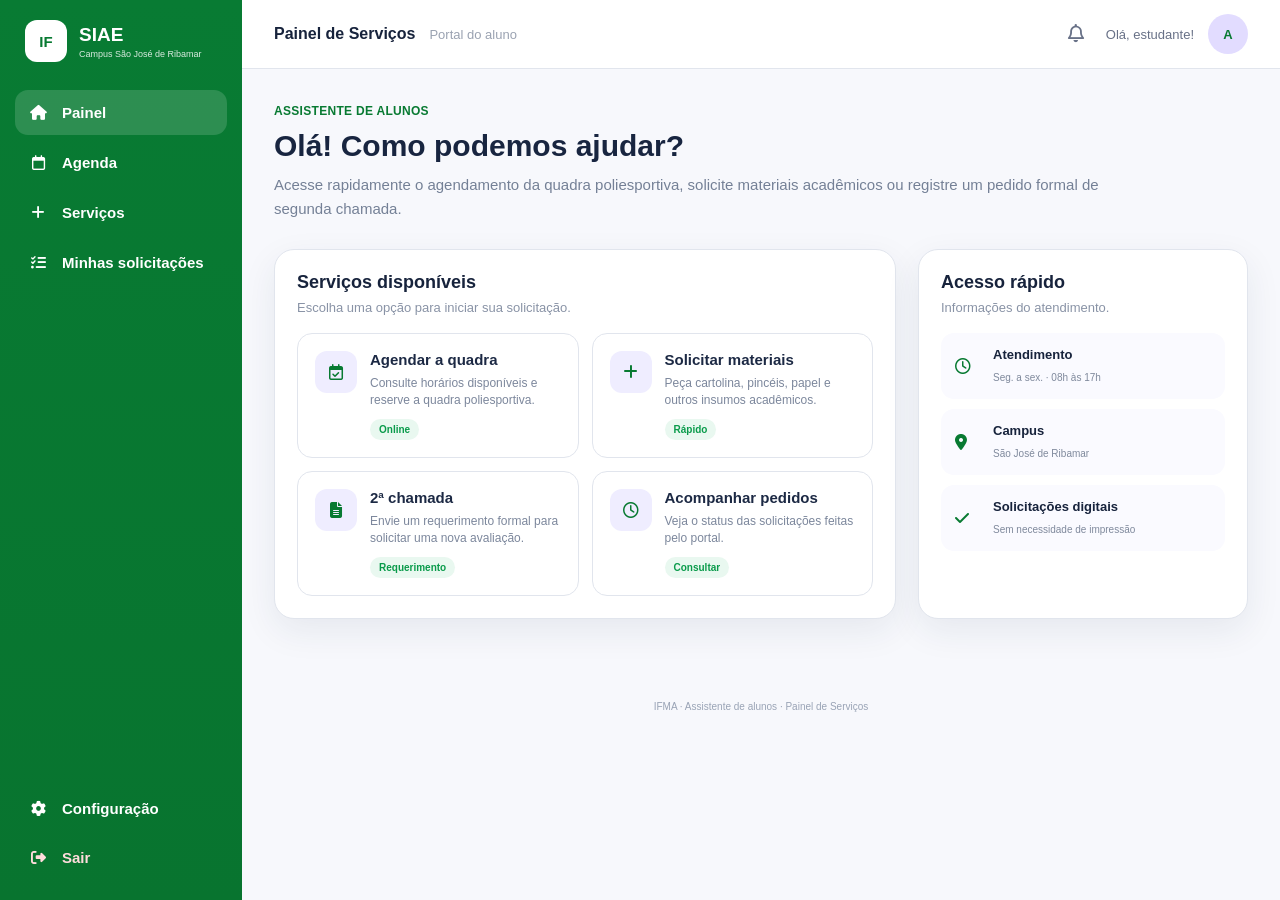
==== index.html @ a3a8cc7b "primeiro commit" ====
<!DOCTYPE html>
<html lang="pt-BR">
<head>
    <meta charset="UTF-8">
    <meta name="viewport" content="width=device-width, initial-scale=1.0">

    <title>SIAE - Portal do Aluno</title>

    <link rel="stylesheet" href="style.css">

    <link
        rel="stylesheet"
        href="https://cdnjs.cloudflare.com/ajax/libs/font-awesome/6.5.2/css/all.min.css"
    >
</head>

<body>

<div class="app">

   

    <aside class="sidebar">

        <div class="logo-area">

            <div class="logo-box">
                IF
            </div>

            <div>
                <strong>SIAE</strong>
                <small>Campus São José de Ribamar</small>
            </div>

        </div>


        <nav class="menu">

            <button class="menu-item active" data-section="dashboard">
                <i class="fa-solid fa-house"></i>
                <span>Painel</span>
            </button>

            <button class="menu-item" data-section="agenda">
                <i class="fa-regular fa-calendar"></i>
                <span>Agenda</span>
            </button>

            <button class="menu-item" data-section="servicos">
                <i class="fa-solid fa-plus"></i>
                <span>Serviços</span>
            </button>

            <button class="menu-item" data-section="solicitacoes">
                <i class="fa-solid fa-list-check"></i>
                <span>Minhas solicitações</span>
            </button>

        </nav>


        <div class="sidebar-bottom">

            <button class="menu-item" id="settingsBtn" type="button">
                <i class="fa-solid fa-gear"></i>
                <span>Configuração</span>
            </button>

            <button class="menu-item logout">
                <i class="fa-solid fa-right-from-bracket"></i>
                <span>Sair</span>
            </button>

        </div>

    </aside>


    <div class="sidebar-overlay" id="sidebarOverlay"></div>


   

    <main class="main">

        

        <header class="topbar">

            <button class="hamburger-btn" id="hamburgerBtn" aria-label="Abrir menu">
                <i class="fa-solid fa-bars"></i>
            </button>

            <div class="topbar-title">
                <strong>Painel de Serviços</strong>
                <span>Portal do aluno</span>
            </div>

            <div class="user-area">

                <div class="notification" id="notificationBtn">

                    <i class="fa-regular fa-bell"></i>
                    <span id="notificationBadge">0</span>

                    <div class="notification-panel" id="notificationPanel">

                        <div class="notification-panel-header">
                            <h3>Notificações</h3>
                            <button class="link-btn" id="viewAllRequests" type="button">
                                Ver todas
                            </button>
                        </div>

                        <div class="notification-list" id="notificationList"></div>

                    </div>

                </div>

                <span>Olá, estudante!</span>

                <div class="avatar">
                    A
                </div>

            </div>

        </header>


       

        <section class="section active-section" id="dashboard">

            <div class="welcome">

                <span>ASSISTENTE DE ALUNOS</span>

                <h1>Olá! Como podemos ajudar?</h1>

                <p>
                    Acesse rapidamente o agendamento da quadra poliesportiva,
                    solicite materiais acadêmicos ou registre um pedido formal
                    de segunda chamada.
                </p>

            </div>


            <div class="dashboard-grid">

                <div class="services-card">

                    <div class="card-header">
                        <h2>Serviços disponíveis</h2>
                        <p>Escolha uma opção para iniciar sua solicitação.</p>
                    </div>


                    <div class="service-grid">

                        <button class="service-card"
                                data-service="quadra">

                            <div class="service-icon">
                                <i class="fa-regular fa-calendar-check"></i>
                            </div>

                            <div>
                                <h3>Agendar a quadra</h3>

                                <p>
                                    Consulte horários disponíveis e reserve
                                    a quadra poliesportiva.
                                </p>

                                <span class="tag">Online</span>
                            </div>

                        </button>


                        <button class="service-card"
                                data-service="materiais">

                            <div class="service-icon">
                                <i class="fa-solid fa-plus"></i>
                            </div>

                            <div>
                                <h3>Solicitar materiais</h3>

                                <p>
                                    Peça cartolina, pincéis, papel e outros
                                    insumos acadêmicos.
                                </p>

                                <span class="tag">Rápido</span>
                            </div>

                        </button>


                        <button class="service-card"
                                data-service="segunda-chamada">

                            <div class="service-icon">
                                <i class="fa-solid fa-file-lines"></i>
                            </div>

                            <div>
                                <h3>2ª chamada</h3>

                                <p>
                                    Envie um requerimento formal para solicitar
                                    uma nova avaliação.
                                </p>

                                <span class="tag">Requerimento</span>
                            </div>

                        </button>


                        <button class="service-card"
                                data-service="solicitacoes">

                            <div class="service-icon">
                                <i class="fa-regular fa-clock"></i>
                            </div>

                            <div>
                                <h3>Acompanhar pedidos</h3>

                                <p>
                                    Veja o status das solicitações feitas
                                    pelo portal.
                                </p>

                                <span class="tag">Consultar</span>
                            </div>

                        </button>

                    </div>

                </div>


                

                <div class="quick-card">

                    <h2>Acesso rápido</h2>

                    <p>Informações do atendimento.</p>


                    <div class="quick-item">

                        <i class="fa-regular fa-clock"></i>

                        <div>
                            <strong>Atendimento</strong>
                            <small>Seg. a sex. · 08h às 17h</small>
                        </div>

                    </div>


                    <div class="quick-item">

                        <i class="fa-solid fa-location-dot"></i>

                        <div>
                            <strong>Campus</strong>
                            <small>São José de Ribamar</small>
                        </div>

                    </div>


                    <div class="quick-item">

                        <i class="fa-solid fa-check"></i>

                        <div>
                            <strong>Solicitações digitais</strong>
                            <small>Sem necessidade de impressão</small>
                        </div>

                    </div>

                </div>

            </div>

        </section>


        

        <section class="section" id="agenda">

            <div class="page-title">

                <div>
                    <span>ORGANIZAÇÃO</span>
                    <h1>Minha agenda</h1>
                    <p>
                        Consulte seus compromissos e adicione novos eventos.
                    </p>
                </div>

                <button class="primary-btn" id="addEventBtn">
                    <i class="fa-solid fa-plus"></i>
                    Novo compromisso
                </button>

            </div>


            <div class="calendar-layout">

                <div class="calendar-card">

                    <div class="calendar-header">

                        <button id="prevMonth">
                            <i class="fa-solid fa-chevron-left"></i>
                        </button>

                        <h2 id="calendarMonth"></h2>

                        <button id="nextMonth">
                            <i class="fa-solid fa-chevron-right"></i>
                        </button>

                    </div>


                    <div class="weekdays">

                        <span>Dom</span>
                        <span>Seg</span>
                        <span>Ter</span>
                        <span>Qua</span>
                        <span>Qui</span>
                        <span>Sex</span>
                        <span>Sáb</span>

                    </div>


                    <div class="calendar-days" id="calendarDays"></div>

                </div>


                

                <div class="day-agenda">

                    <div class="day-agenda-header">

                        <span>AGENDA</span>

                        <h2 id="selectedDateTitle">
                            Compromissos
                        </h2>

                    </div>

                    <div id="eventsList" class="events-list"></div>

                </div>

            </div>

        </section>


        

        <section class="section" id="servicos">

            <div class="page-title">

                <div>
                    <span>ASSISTENTE DE ALUNOS</span>
                    <h1>Serviços</h1>
                    <p>
                        Escolha uma das opções disponíveis.
                    </p>
                </div>

            </div>


            <div class="large-service-grid">

                <button class="large-service-card"
                        data-service="quadra">

                    <i class="fa-regular fa-calendar-check"></i>

                    <div>
                        <h2>Agendar a quadra</h2>
                        <p>
                            Faça uma reserva para utilização da
                            quadra poliesportiva.
                        </p>
                    </div>

                    <i class="fa-solid fa-arrow-right arrow"></i>

                </button>


                <button class="large-service-card"
                        data-service="segunda-chamada">

                    <i class="fa-solid fa-file-circle-exclamation"></i>

                    <div>
                        <h2>Solicitar 2ª chamada</h2>
                        <p>
                            Solicite uma nova avaliação caso tenha
                            perdido uma prova.
                        </p>
                    </div>

                    <i class="fa-solid fa-arrow-right arrow"></i>

                </button>


                <button class="large-service-card"
                        data-service="materiais">

                    <i class="fa-solid fa-box-open"></i>

                    <div>
                        <h2>Solicitar materiais</h2>
                        <p>
                            Solicite materiais necessários para
                            suas atividades acadêmicas.
                        </p>
                    </div>

                    <i class="fa-solid fa-arrow-right arrow"></i>

                </button>


                <button class="large-service-card"
                        data-service="solicitacoes">

                    <i class="fa-solid fa-list-check"></i>

                    <div>
                        <h2>Acompanhar solicitações</h2>
                        <p>
                            Consulte os pedidos enviados e seus status.
                        </p>
                    </div>

                    <i class="fa-solid fa-arrow-right arrow"></i>

                </button>

            </div>

        </section>


       

        <section class="section" id="solicitacoes">

            <div class="page-title">

                <div>
                    <span>ACOMPANHAMENTO</span>
                    <h1>Minhas solicitações</h1>
                    <p>
                        Consulte os pedidos enviados pelo portal.
                    </p>
                </div>

            </div>


            <div id="requestsContainer" class="requests-container"></div>

        </section>


        <footer>
            IFMA · Assistente de alunos · Painel de Serviços
        </footer>

    </main>

</div>




<div class="modal-overlay" id="modal">

    <div class="modal">

        <button class="close-modal" id="closeModal">
            <i class="fa-solid fa-xmark"></i>
        </button>


       

        <div class="modal-content" id="quadraForm">

            <div class="modal-title">

                <div class="modal-icon green">
                    <i class="fa-regular fa-calendar-check"></i>
                </div>

                <div>
                    <span>AGENDAMENTO</span>
                    <h2>Agendar a quadra</h2>
                </div>

            </div>


            <form id="courtForm">

                <div class="form-grid">

                    <div class="form-group">

                        <label>Data</label>

                        <input
                            type="date"
                            id="courtDate"
                            required
                        >

                    </div>


                    <div class="form-group">

                        <label>Nome do responsável</label>

                        <input
                            type="text"
                            id="courtName"
                            placeholder="Digite seu nome"
                            required
                        >

                    </div>


                    <div class="form-group">

                        <label>Horário inicial</label>

                        <input
                            type="time"
                            id="courtStart"
                            required
                        >

                    </div>


                    <div class="form-group">

                        <label>Horário final</label>

                        <input
                            type="time"
                            id="courtEnd"
                            required
                        >

                    </div>


                    <div class="form-group">

                        <label>Turma</label>

                        <input
                            type="text"
                            id="courtClass"
                            placeholder="Ex.: 2º INFO"
                            required
                        >

                    </div>


                    <div class="form-group full">

                        <label>Finalidade do agendamento</label>

                        <textarea
                            id="courtPurpose"
                            placeholder="Informe para qual finalidade a quadra será utilizada..."
                            required
                        ></textarea>

                    </div>

                </div>


                <div class="form-actions">

                    <button
                        type="button"
                        class="secondary-btn"
                        id="cancelForm">
                        Cancelar
                    </button>

                    <button type="submit" class="primary-btn">
                        Confirmar agendamento
                    </button>

                </div>

            </form>

        </div>


       

        <div class="modal-content hidden" id="secondCallForm">

            <div class="modal-title">

                <div class="modal-icon orange">
                    <i class="fa-solid fa-file-circle-exclamation"></i>
                </div>

                <div>
                    <span>REQUERIMENTO</span>
                    <h2>Solicitar 2ª chamada</h2>
                </div>

            </div>


            <form id="makeupForm">

                <div class="form-grid">

                    <div class="form-group">

                        <label>Nome completo</label>

                        <input
                            type="text"
                            id="makeupName"
                            required
                        >

                    </div>


                    <div class="form-group">

                        <label>Turma</label>

                        <input
                            type="text"
                            id="makeupClass"
                            placeholder="Ex.: 2º INFO"
                            required
                        >

                    </div>


                    <div class="form-group">

                        <label>Disciplina</label>

                        <input
                            type="text"
                            id="makeupSubject"
                            placeholder="Ex.: Matemática"
                            required
                        >

                    </div>


                    <div class="form-group">

                        <label>Data da avaliação perdida</label>

                        <input
                            type="date"
                            id="makeupDate"
                            required
                        >

                    </div>


                    <div class="form-group full">

                        <label>Motivo da ausência</label>

                        <select id="makeupReason" required>

                            <option value="">
                                Selecione o motivo
                            </option>

                            <option>
                                Consulta médica
                            </option>

                            <option>
                                Problema de saúde
                            </option>

                            <option>
                                Compromisso familiar
                            </option>

                            <option>
                                Imprevisto
                            </option>

                            <option>
                                Outro
                            </option>

                        </select>

                    </div>


                    <div class="form-group full">

                        <label>Detalhes da justificativa</label>

                        <textarea
                            id="makeupDescription"
                            placeholder="Explique brevemente o motivo da ausência..."
                            required
                        ></textarea>

                    </div>


                    <div class="form-group full">

                        <label>
                            Anexo / comprovante
                        </label>

                        <div class="upload-box">

                            <i class="fa-solid fa-cloud-arrow-up"></i>

                            <span>
                                Clique para selecionar um arquivo
                            </span>

                            <small>
                                Atestado médico, declaração ou outro comprovante
                            </small>

                            <input
                                type="file"
                                id="makeupAttachment"
                                accept=".pdf,.jpg,.jpeg,.png"
                            >

                        </div>

                    </div>

                </div>


                <div class="form-actions">

                    <button
                        type="button"
                        class="secondary-btn"
                        id="cancelMakeup">
                        Cancelar
                    </button>

                    <button type="submit" class="primary-btn">
                        Enviar requerimento
                    </button>

                </div>

            </form>

        </div>


        

        <div class="modal-content hidden" id="materialsForm">

            <div class="modal-title">

                <div class="modal-icon purple">
                    <i class="fa-solid fa-box-open"></i>
                </div>

                <div>
                    <span>SOLICITAÇÃO</span>
                    <h2>Solicitar materiais</h2>
                </div>

            </div>


            <form id="materialForm">

                <div class="form-grid">

                    <div class="form-group">

                        <label>Nome</label>

                        <input
                            type="text"
                            id="materialName"
                            required
                        >

                    </div>


                    <div class="form-group">

                        <label>Turma</label>

                        <input
                            type="text"
                            id="materialClass"
                            required
                        >

                    </div>


                    <div class="form-group full">

                        <label>Material</label>

                        <select id="materialType">

                            <option value="Canetas">
                                Canetas
                            </option>

                            <option value="Tesouras">
                                Tesouras
                            </option>

                            <option value="Tinta">
                                Tinta
                            </option>

                            <option value="Pincéis">
                                Pincéis
                            </option>

                            <option value="Papel">
                                Papel
                            </option>

                            <option value="Cartolina">
                                Cartolina
                            </option>

                            <option value="Lápis">
                                Lápis
                            </option>

                            <option value="Borracha">
                                Borracha
                            </option>

                            <option value="Cola">
                                Cola
                            </option>

                            <option value="Outros">
                                Outros
                            </option>

                        </select>

                    </div>


                    <div class="form-group">

                        <label>Quantidade</label>

                        <input
                            type="number"
                            id="materialQuantity"
                            min="1"
                            value="1"
                            required
                        >

                    </div>


                    <div class="form-group">

                        <label>Finalidade</label>

                        <input
                            type="text"
                            id="materialPurpose"
                            placeholder="Ex.: Trabalho escolar"
                            required
                        >

                    </div>


                    <div class="form-group full">

                        <label>Observações</label>

                        <textarea
                            id="materialDescription"
                            placeholder="Informe detalhes adicionais..."
                        ></textarea>

                    </div>

                </div>


                <div class="form-actions">

                    <button
                        type="button"
                        class="secondary-btn"
                        id="cancelMaterial">
                        Cancelar
                    </button>

                    <button type="submit" class="primary-btn">
                        Enviar solicitação
                    </button>

                </div>

            </form>

        </div>


        

        <div class="modal-content hidden" id="eventForm">

            <div class="modal-title">

                <div class="modal-icon green">
                    <i class="fa-regular fa-calendar-plus"></i>
                </div>

                <div>
                    <span>AGENDA</span>
                    <h2>Novo compromisso</h2>
                </div>

            </div>


            <form id="newEventForm">

                <div class="form-grid">

                    <div class="form-group">

                        <label>Data</label>

                        <input
                            type="date"
                            id="eventDate"
                            required
                        >

                    </div>


                    <div class="form-group">

                        <label>Horário</label>

                        <input
                            type="time"
                            id="eventTime"
                            required
                        >

                    </div>


                    <div class="form-group full">

                        <label>Título</label>

                        <input
                            type="text"
                            id="eventTitle"
                            placeholder="Ex.: Reunião de grupo"
                            required
                        >

                    </div>


                    <div class="form-group full">

                        <label>Descrição</label>

                        <textarea
                            id="eventDescription"
                            placeholder="Digite uma descrição para o compromisso..."
                        ></textarea>

                    </div>

                </div>


                <div class="form-actions">

                    <button
                        type="button"
                        class="secondary-btn"
                        id="cancelEvent">
                        Cancelar
                    </button>

                    <button type="submit" class="primary-btn">
                        Adicionar compromisso
                    </button>

                </div>

            </form>

        </div>

    </div>

</div>




<div class="modal-overlay" id="settingsModal">

    <div class="modal">

        <button class="close-modal" id="closeSettingsModal">
            <i class="fa-solid fa-xmark"></i>
        </button>


        <div class="modal-content" id="settingsForm">

            <div class="modal-title">

                <div class="modal-icon green">
                    <i class="fa-solid fa-gear"></i>
                </div>

                <div>
                    <span>PREFERÊNCIAS</span>
                    <h2>Configurações</h2>
                </div>

            </div>


            <div class="settings-list">

                <div class="settings-row">

                    <div>
                        <strong>Modo escuro</strong>
                        <small>Ativa um tema mais escuro para o painel.</small>
                    </div>

                    <label class="switch">
                        <input type="checkbox" id="darkModeToggle">
                        <span class="switch-slider"></span>
                    </label>

                </div>


                <div class="settings-row">

                    <div>
                        <strong>Notificações</strong>
                        <small>Exibe o contador de solicitações pendentes no sino.</small>
                    </div>

                    <label class="switch">
                        <input type="checkbox" id="notificationsToggle" checked>
                        <span class="switch-slider"></span>
                    </label>

                </div>


                <div class="settings-row">

                    <div>
                        <strong>Tamanho da fonte</strong>
                        <small>Ajusta o tamanho do texto do painel.</small>
                    </div>

                    <select id="fontSizeSelect">
                        <option value="normal">Normal</option>
                        <option value="grande">Grande</option>
                    </select>

                </div>

            </div>

        </div>

    </div>

</div>


<div class="toast" id="toast">

    <i class="fa-solid fa-circle-check"></i>

    <span id="toastMessage">
        Solicitação enviada!
    </span>

</div>


<script src="script.js">
</script>

</body>
</html>
---- style.css ----
* {
    margin: 0;
    padding: 0;
    box-sizing: border-box;
}

:root {

    --green: #087a32;
    --green-dark: #056127;
    --green-light: #e8f6ed;

    --text: #17233c;
    --muted: #718096;

    --background: #f7f8fc;
    --white: #ffffff;

    --border: #e1e5ed;

    --purple: #7566df;
    --orange: #f59e42;

    --shadow:
        0 12px 35px rgba(29, 48, 79, 0.08);
}

body {

    font-family:
        Arial,
        Helvetica,
        sans-serif;

    background: var(--background);

    color: var(--text);

    min-height: 100vh;
}




.app {

    display: flex;

    min-height: 100vh;
}




.sidebar {

    width: 242px;

    background:
        linear-gradient(
            180deg,
            #087b33 0%,
            #08742f 100%
        );

    color: white;

    display: flex;

    flex-direction: column;

    padding: 20px 15px;

    position: fixed;

    left: 0;
    top: 0;
    bottom: 0;

    z-index: 20;
}


.logo-area {

    display: flex;

    align-items: center;

    gap: 12px;

    padding: 0 10px 28px;
}


.logo-box {

    width: 42px;
    height: 42px;

    border-radius: 12px;

    background: white;

    color: var(--green);

    display: flex;

    align-items: center;
    justify-content: center;

    font-weight: 800;

    font-size: 15px;
}


.logo-area strong {

    display: block;

    font-size: 19px;
}


.logo-area small {

    display: block;

    font-size: 9px;

    margin-top: 3px;

    opacity: .85;
}


.menu {

    display: flex;

    flex-direction: column;

    gap: 5px;
}


.menu-item {

    width: 100%;

    border: 0;

    background: transparent;

    color: white;

    padding: 14px 15px;

    border-radius: 13px;

    display: flex;

    align-items: center;

    gap: 16px;

    font-size: 15px;

    font-weight: 600;

    cursor: pointer;

    transition: .2s;
}


.menu-item i {

    width: 16px;

    text-align: center;
}


.menu-item:hover,
.menu-item.active {

    background: rgba(255,255,255,.15);
}


.sidebar-bottom {

    margin-top: auto;

    display: flex;

    flex-direction: column;

    gap: 4px;
}


.menu-item.logout {

    color: #ffdddd;
}




.main {

    margin-left: 242px;

    width: calc(100% - 242px);

    min-height: 100vh;

    background: var(--background);
}




.topbar {

    height: 69px;

    background: white;

    border-bottom: 1px solid var(--border);

    display: flex;

    align-items: center;

    justify-content: space-between;

    padding: 0 32px;
}


.topbar-title {

    display: flex;

    align-items: center;

    gap: 14px;
}


.topbar-title strong {

    font-size: 16px;
}


.topbar-title span {

    color: #9aa2b1;

    font-size: 13px;
}


.user-area {

    display: flex;

    align-items: center;

    gap: 14px;

    color: #687187;

    font-size: 13px;
}


.avatar {

    width: 40px;
    height: 40px;

    border-radius: 50%;

    background: #e2dcff;

    color: var(--green);

    display: flex;

    justify-content: center;
    align-items: center;

    font-weight: bold;
}


.hamburger-btn {

    display: none;

    align-items: center;
    justify-content: center;

    border: 0;

    background: #f1f4f7;

    width: 38px;
    height: 38px;

    border-radius: 10px;

    color: #4e5a70;

    font-size: 15px;

    cursor: pointer;

    margin-right: 14px;

    flex-shrink: 0;
}


.sidebar-overlay {

    display: none;

    position: fixed;

    inset: 0;

    background: rgba(15, 27, 45, .5);

    z-index: 15;
}


.sidebar-overlay.show {

    display: block;
}


.notification {

    position: relative;

    font-size: 18px;

    margin-right: 8px;

    cursor: pointer;
}


.notification-panel {

    position: absolute;

    top: 34px;
    right: -10px;

    width: 320px;

    max-width: calc(100vw - 40px);

    background: var(--white);

    border: 1px solid var(--border);

    border-radius: 16px;

    box-shadow: 0 20px 45px rgba(15, 27, 45, .18);

    padding: 14px;

    text-align: left;

    font-size: 13px;

    opacity: 0;

    visibility: hidden;

    transform: translateY(-8px);

    transition: .2s;

    z-index: 50;

    cursor: default;
}


.notification-panel.show {

    opacity: 1;

    visibility: visible;

    transform: translateY(0);
}


.notification-panel-header {

    display: flex;

    align-items: center;

    justify-content: space-between;

    margin-bottom: 10px;

    padding-bottom: 10px;

    border-bottom: 1px solid var(--border);
}


.notification-panel-header h3 {

    font-size: 14px;

    color: var(--text);
}


.link-btn {

    border: 0;

    background: transparent;

    color: var(--green);

    font-size: 11px;

    font-weight: 700;

    cursor: pointer;
}


.notification-list {

    max-height: 320px;

    overflow-y: auto;

    display: flex;

    flex-direction: column;

    gap: 8px;
}


.notification-item {

    display: flex;

    align-items: center;

    gap: 10px;

    padding: 8px;

    border-radius: 10px;

    background: #fafbfd;
}


.notification-item-icon {

    width: 34px;
    height: 34px;

    border-radius: 10px;

    background: #edf7f0;

    color: var(--green);

    display: flex;

    align-items: center;
    justify-content: center;

    flex-shrink: 0;

    font-size: 12px;
}


.notification-item-info {

    flex: 1;

    min-width: 0;
}


.notification-item-info strong {

    display: block;

    font-size: 12px;

    margin-bottom: 3px;
}


.notification-item-info small {

    color: #8490a4;

    font-size: 10px;

    display: block;

    white-space: nowrap;

    overflow: hidden;

    text-overflow: ellipsis;
}


.notification-empty {

    text-align: center;

    padding: 25px 10px;

    color: #9aa3b3;
}


.notification-empty i {

    font-size: 22px;

    margin-bottom: 8px;
}


.notification span {

    position: absolute;

    right: -7px;
    top: -7px;

    background: #ec5147;

    color: white;

    width: 16px;
    height: 16px;

    border-radius: 50%;

    font-size: 9px;

    display: flex;

    align-items: center;
    justify-content: center;
}




.section {

    display: none;

    padding: 32px;

    max-width: 1250px;

    margin: auto;
}


.section.active-section {

    display: block;
}




.welcome {

    margin-bottom: 28px;
}


.welcome > span,
.page-title > div > span {

    color: var(--green);

    font-size: 12px;

    font-weight: 800;

    letter-spacing: .3px;
}


.welcome h1,
.page-title h1 {

    font-size: 30px;

    margin: 10px 0;

    color: #182540;
}


.welcome p,
.page-title p {

    max-width: 850px;

    color: #748096;

    line-height: 1.6;

    font-size: 15px;
}




.dashboard-grid {

    display: grid;

    grid-template-columns: 1fr 330px;

    gap: 22px;
}


.services-card,
.quick-card {

    background: white;

    border: 1px solid var(--border);

    border-radius: 20px;

    padding: 22px;

    box-shadow: var(--shadow);
}


.card-header h2,
.quick-card h2 {

    font-size: 18px;

    margin-bottom: 7px;
}


.card-header p,
.quick-card > p {

    color: #8993a6;

    font-size: 13px;

    margin-bottom: 18px;
}


.service-grid {

    display: grid;

    grid-template-columns: 1fr 1fr;

    gap: 13px;
}


.service-card {

    text-align: left;

    border: 1px solid var(--border);

    border-radius: 15px;

    background: white;

    padding: 17px;

    display: flex;

    gap: 13px;

    cursor: pointer;

    transition: .25s;
}


.service-card:hover {

    transform: translateY(-3px);

    border-color: #a8d5b8;

    box-shadow: 0 8px 25px rgba(8,122,50,.1);
}


.service-icon {

    flex-shrink: 0;

    width: 42px;
    height: 42px;

    border-radius: 12px;

    background: #efedff;

    color: var(--green);

    display: flex;

    align-items: center;
    justify-content: center;

    font-size: 16px;
}


.service-card h3 {

    font-size: 15px;

    margin-bottom: 7px;

    color: #1c2944;
}


.service-card p {

    font-size: 12px;

    color: #7c879c;

    line-height: 1.45;

    margin-bottom: 9px;
}


.tag {

    display: inline-block;

    background: #e9f8f0;

    color: #0a9b4b;

    font-size: 10px;

    font-weight: bold;

    padding: 5px 9px;

    border-radius: 20px;
}




.quick-item {

    display: flex;

    gap: 13px;

    align-items: center;

    background: #fafaff;

    border-radius: 13px;

    padding: 14px;

    margin-top: 10px;
}


.quick-item > i {

    width: 25px;

    color: var(--green);
}


.quick-item strong {

    display: block;

    font-size: 13px;

    margin-bottom: 5px;
}


.quick-item small {

    color: #7f899c;

    font-size: 10px;
}




.page-title {

    display: flex;

    justify-content: space-between;

    align-items: flex-end;

    margin-bottom: 25px;
}


.primary-btn,
.secondary-btn {

    border: 0;

    padding: 12px 18px;

    border-radius: 10px;

    font-weight: 700;

    cursor: pointer;

    transition: .2s;
}


.primary-btn {

    background: var(--green);

    color: white;
}


.primary-btn:hover {

    background: var(--green-dark);

    transform: translateY(-1px);
}


.secondary-btn {

    background: #eef1f5;

    color: #536077;
}


.secondary-btn:hover {

    background: #e2e6ec;
}




.calendar-layout {

    display: grid;

    grid-template-columns: 1.5fr 1fr;

    gap: 22px;
}


.calendar-card,
.day-agenda {

    background: white;

    border: 1px solid var(--border);

    border-radius: 20px;

    padding: 22px;

    box-shadow: var(--shadow);
}


.calendar-header {

    display: flex;

    align-items: center;

    justify-content: space-between;

    margin-bottom: 25px;
}


.calendar-header h2 {

    font-size: 18px;

    text-transform: capitalize;
}


.calendar-header button {

    border: 0;

    background: #f1f4f7;

    width: 36px;
    height: 36px;

    border-radius: 9px;

    cursor: pointer;

    color: #4e5a70;
}


.weekdays {

    display: grid;

    grid-template-columns: repeat(7, 1fr);

    text-align: center;

    color: #8a94a7;

    font-size: 11px;

    font-weight: bold;

    margin-bottom: 10px;
}


.calendar-days {

    display: grid;

    grid-template-columns: repeat(7, 1fr);

    gap: 6px;
}


.calendar-day {

    min-height: 70px;

    border: 1px solid transparent;

    border-radius: 10px;

    padding: 8px;

    cursor: pointer;

    position: relative;

    transition: .15s;
}


.calendar-day:hover {

    background: #f1f8f3;
}


.calendar-day.other-month {

    color: #c7ccd5;
}


.calendar-day.today {

    background: #e5f4e9;

    color: var(--green);

    font-weight: bold;
}


.calendar-day.selected {

    border-color: var(--green);

    background: #f3faf5;
}


.day-number {

    font-size: 12px;
}


.event-dot {

    width: 6px;
    height: 6px;

    border-radius: 50%;

    background: var(--green);

    display: inline-block;

    margin-right: 3px;
}


.event-preview {

    display: block;

    color: #5d687c;

    font-size: 9px;

    margin-top: 7px;

    white-space: nowrap;

    overflow: hidden;

    text-overflow: ellipsis;
}




.day-agenda-header {

    border-bottom: 1px solid var(--border);

    padding-bottom: 15px;

    margin-bottom: 15px;
}


.day-agenda-header span {

    font-size: 10px;

    color: var(--green);

    font-weight: bold;
}


.day-agenda-header h2 {

    font-size: 19px;

    margin-top: 6px;
}


.event-item {

    border-left: 4px solid var(--green);

    background: #f5faf7;

    border-radius: 0 12px 12px 0;

    padding: 14px;

    margin-bottom: 10px;

    position: relative;
}


.event-item strong {

    display: block;

    font-size: 14px;

    margin-bottom: 5px;
}


.event-time {

    color: var(--green);

    font-size: 11px;

    font-weight: bold;
}


.event-description {

    color: #7a8496;

    font-size: 11px;

    line-height: 1.5;

    margin-top: 8px;
}


.delete-event {

    position: absolute;

    top: 10px;
    right: 10px;

    border: 0;

    background: transparent;

    color: #b2bac6;

    cursor: pointer;
}


.empty-state {

    text-align: center;

    padding: 45px 10px;

    color: #9aa3b3;
}


.empty-state i {

    font-size: 30px;

    margin-bottom: 10px;

    color: #c5ccd7;
}




.large-service-grid {

    display: grid;

    grid-template-columns: 1fr 1fr;

    gap: 17px;
}


.large-service-card {

    border: 1px solid var(--border);

    background: white;

    border-radius: 18px;

    padding: 22px;

    display: flex;

    align-items: center;

    gap: 18px;

    text-align: left;

    cursor: pointer;

    box-shadow: var(--shadow);

    transition: .25s;
}


.large-service-card:hover {

    transform: translateY(-3px);

    border-color: #a8d5b8;
}


.large-service-card > i:first-child {

    width: 55px;
    height: 55px;

    border-radius: 15px;

    background: #eaf6ee;

    color: var(--green);

    display: flex;

    align-items: center;
    justify-content: center;

    font-size: 21px;

    flex-shrink: 0;
}


.large-service-card h2 {

    font-size: 17px;

    margin-bottom: 6px;
}


.large-service-card p {

    color: #7c879c;

    font-size: 12px;

    line-height: 1.5;
}


.large-service-card .arrow {

    margin-left: auto;

    color: var(--green);

    font-size: 15px;
}




.requests-container {

    display: flex;

    flex-direction: column;

    gap: 12px;
}


.request-card {

    background: white;

    border: 1px solid var(--border);

    border-radius: 15px;

    padding: 18px 20px;

    display: flex;

    align-items: center;

    gap: 15px;

    box-shadow: var(--shadow);
}


.request-icon {

    width: 45px;
    height: 45px;

    border-radius: 12px;

    background: #edf7f0;

    color: var(--green);

    display: flex;

    justify-content: center;
    align-items: center;
}


.request-info {

    flex: 1;
}


.request-info strong {

    display: block;

    font-size: 14px;

    margin-bottom: 5px;
}


.request-info small {

    color: #8490a4;

    font-size: 11px;
}


.status {

    padding: 6px 11px;

    border-radius: 20px;

    font-size: 10px;

    font-weight: bold;
}


.status.pending {

    background: #fff5db;

    color: #d68a00;
}


.status.approved {

    background: #e3f7ea;

    color: #138944;
}


.status.rejected {

    background: #ffe8e8;

    color: #d74444;
}




.modal-overlay {

    position: fixed;

    inset: 0;

    background: rgba(15, 27, 45, .55);

    display: none;

    align-items: center;
    justify-content: center;

    padding: 20px;

    z-index: 100;
}


.modal-overlay.show {

    display: flex;
}


.modal {

    background: white;

    border-radius: 20px;

    width: min(700px, 100%);

    max-height: 90vh;

    overflow-y: auto;

    position: relative;

    padding: 27px;

    box-shadow: 0 30px 70px rgba(0,0,0,.2);
}


.close-modal {

    position: absolute;

    right: 18px;
    top: 18px;

    border: 0;

    background: #f1f3f6;

    width: 34px;
    height: 34px;

    border-radius: 50%;

    cursor: pointer;

    color: #6d7788;
}


.modal-content.hidden {

    display: none;
}


.modal-title {

    display: flex;

    align-items: center;

    gap: 13px;

    margin-bottom: 25px;
}


.modal-title span {

    font-size: 10px;

    color: var(--green);

    font-weight: bold;
}


.modal-title h2 {

    font-size: 21px;

    margin-top: 5px;
}


.modal-icon {

    width: 50px;
    height: 50px;

    border-radius: 14px;

    display: flex;

    align-items: center;
    justify-content: center;

    font-size: 19px;
}


.modal-icon.green {

    background: #e8f6ed;

    color: var(--green);
}


.modal-icon.orange {

    background: #fff2df;

    color: #e58b20;
}


.modal-icon.purple {

    background: #eeebff;

    color: var(--purple);
}




.form-grid {

    display: grid;

    grid-template-columns: 1fr 1fr;

    gap: 17px;
}


.form-group {

    display: flex;

    flex-direction: column;

    gap: 7px;
}


.form-group.full {

    grid-column: 1 / -1;
}


.form-group label {

    font-size: 12px;

    font-weight: 700;

    color: #4c5870;
}


.form-group input,
.form-group select,
.form-group textarea {

    width: 100%;

    border: 1px solid #dce1e9;

    border-radius: 10px;

    padding: 12px;

    font-family: inherit;

    font-size: 13px;

    outline: none;

    color: #29364f;

    background: white;

    transition: .2s;
}


.form-group textarea {

    min-height: 90px;

    resize: vertical;
}


.form-group input:focus,
.form-group select:focus,
.form-group textarea:focus {

    border-color: var(--green);

    box-shadow: 0 0 0 3px rgba(8,122,50,.08);
}


.form-actions {

    display: flex;

    justify-content: flex-end;

    gap: 10px;

    margin-top: 25px;

    padding-top: 18px;

    border-top: 1px solid var(--border);
}




.settings-list {

    display: flex;

    flex-direction: column;

    gap: 14px;
}


.settings-row {

    display: flex;

    align-items: center;

    justify-content: space-between;

    gap: 15px;

    padding: 14px;

    background: #fafbfd;

    border-radius: 12px;

    border: 1px solid var(--border);
}


.settings-row strong {

    display: block;

    font-size: 13px;

    margin-bottom: 4px;

    color: var(--text);
}


.settings-row small {

    color: #8490a4;

    font-size: 11px;
}


.settings-row select {

    border: 1px solid #dce1e9;

    border-radius: 8px;

    padding: 8px 10px;

    font-size: 12px;

    color: #29364f;

    background: white;

    cursor: pointer;
}


.switch {

    position: relative;

    display: inline-block;

    width: 44px;
    height: 25px;

    flex-shrink: 0;
}


.switch input {

    opacity: 0;

    width: 0;
    height: 0;
}


.switch-slider {

    position: absolute;

    cursor: pointer;

    inset: 0;

    background: #d7dce4;

    border-radius: 34px;

    transition: .2s;
}


.switch-slider::before {

    content: "";

    position: absolute;

    height: 19px;
    width: 19px;

    left: 3px;
    bottom: 3px;

    background: white;

    border-radius: 50%;

    transition: .2s;
}


.switch input:checked + .switch-slider {

    background: var(--green);
}


.switch input:checked + .switch-slider::before {

    transform: translateX(19px);
}




.upload-box {

    border: 2px dashed #d6dce5;

    border-radius: 12px;

    padding: 20px;

    display: flex;

    flex-direction: column;

    align-items: center;

    justify-content: center;

    gap: 6px;

    position: relative;

    cursor: pointer;

    color: #7f899c;
}


.upload-box:hover {

    border-color: var(--green);

    background: #f8fcf9;
}


.upload-box i {

    font-size: 24px;

    color: var(--green);

    margin-bottom: 5px;
}


.upload-box span {

    font-size: 12px;

    font-weight: bold;
}


.upload-box small {

    font-size: 10px;
}


.upload-box input {

    position: absolute;

    inset: 0;

    opacity: 0;

    cursor: pointer;
}




.toast {

    position: fixed;

    bottom: 25px;

    right: 25px;

    background: #153b25;

    color: white;

    padding: 14px 19px;

    border-radius: 11px;

    display: flex;

    align-items: center;

    gap: 10px;

    font-size: 13px;

    box-shadow: 0 12px 30px rgba(0,0,0,.2);

    transform: translateY(120px);

    opacity: 0;

    transition: .3s;

    z-index: 200;
}


.toast.show {

    transform: translateY(0);

    opacity: 1;
}


.toast i {

    color: #64db8c;
}



footer {

    text-align: center;

    color: #99a3b5;

    font-size: 10px;

    padding: 50px 0 25px;
}




@media(max-width: 1000px) {

    .dashboard-grid,
    .calendar-layout {

        grid-template-columns: 1fr;
    }

    .quick-card {

        display: none;
    }

}


@media(max-width: 800px) {

    .sidebar {

        width: 75px;

        padding: 15px 10px;
    }

    .logo-area {

        justify-content: center;

        padding: 5px 0 25px;
    }

    .logo-area > div:last-child,
    .menu-item span {

        display: none;
    }

    .menu-item {

        justify-content: center;

        padding: 14px 8px;
    }

    .main {

        margin-left: 75px;

        width: calc(100% - 75px);
    }

    .topbar-title span,
    .user-area > span {

        display: none;
    }

    .section {

        padding: 20px;
    }

    .large-service-grid,
    .service-grid {

        grid-template-columns: 1fr;
    }

}


@media(max-width: 600px) {

    .topbar {

        padding: 0 15px;
    }

    .welcome h1,
    .page-title h1 {

        font-size: 24px;
    }

    .page-title {

        align-items: flex-start;

        flex-direction: column;

        gap: 15px;
    }

    .form-grid {

        grid-template-columns: 1fr;
    }

    .form-group.full {

        grid-column: auto;
    }

    .calendar-day {

        min-height: 48px;

        padding: 5px;
    }

    .event-preview {

        display: none;
    }

    .modal {

        padding: 20px;

        max-height: 95vh;
    }

}


@media(max-width: 600px) {

    .hamburger-btn {

        display: inline-flex;
    }

    .sidebar {

        width: 250px;

        padding: 20px 16px;

        transform: translateX(-100%);

        transition: transform .25s ease;

        z-index: 30;
    }

    .sidebar.open {

        transform: translateX(0);
    }

    .logo-area {

        justify-content: flex-start;

        padding: 0 10px 28px;
    }

    .logo-area > div:last-child,
    .menu-item span {

        display: block;
    }

    .menu-item {

        justify-content: flex-start;

        padding: 14px 15px;
    }

    .main {

        margin-left: 0;

        width: 100%;
    }

    .notification-panel {

        right: -60px;
    }

}


@media(max-width: 420px) {

    .dashboard-grid,
    .large-service-grid,
    .service-grid {

        grid-template-columns: 1fr;
    }

    .form-actions {

        flex-direction: column-reverse;
    }

    .form-actions button {

        width: 100%;
    }

    .avatar {

        width: 34px;
        height: 34px;

        font-size: 13px;
    }

    .notification-panel {

        right: -90px;

        width: 280px;
    }

}




body.font-large .app {

    zoom: 1.12;
}


body.dark-mode {

    --background: #10151f;
    --white: #1a2130;
    --text: #e7ebf3;
    --muted: #9aa4b8;
    --border: #2a3345;
}


body.dark-mode .topbar,
body.dark-mode .services-card,
body.dark-mode .quick-card,
body.dark-mode .service-card,
body.dark-mode .calendar-card,
body.dark-mode .day-agenda,
body.dark-mode .large-service-card,
body.dark-mode .request-card,
body.dark-mode .modal,
body.dark-mode .notification-panel {

    background: #1a2130;

    border-color: #2a3345;

    color: #e7ebf3;
}


body.dark-mode .calendar-header button,
body.dark-mode .secondary-btn,
body.dark-mode .close-modal,
body.dark-mode .hamburger-btn {

    background: #242c3d;

    color: #c9d1e0;
}


body.dark-mode .form-group input,
body.dark-mode .form-group select,
body.dark-mode .form-group textarea,
body.dark-mode .settings-row select {

    background: #141a26;

    border-color: #2a3345;

    color: #e7ebf3;
}


body.dark-mode .quick-item,
body.dark-mode .notification-item,
body.dark-mode .settings-row {

    background: #141a26;

    border-color: #2a3345;
}


body.dark-mode .event-item {

    background: #17202c;
}


body.dark-mode .topbar-title span,
body.dark-mode .page-title p,
body.dark-mode .welcome p,
body.dark-mode .card-header p,
body.dark-mode .quick-card > p,
body.dark-mode .service-card p,
body.dark-mode .large-service-card p,
body.dark-mode .request-info small,
body.dark-mode .notification-item-info small,
body.dark-mode .settings-row small,
body.dark-mode .modal-title h2,
body.dark-mode .settings-row strong,
body.dark-mode footer {

    color: #8b93a7;
}


body.dark-mode .modal-title h2,
body.dark-mode h1,
body.dark-mode h2,
body.dark-mode h3,
body.dark-mode strong {

    color: #eef1f7;
}


body.dark-mode .calendar-day:hover {

    background: #17202c;
}


body.dark-mode .calendar-day.today {

    background: #163524;
}


body.dark-mode .calendar-day.selected {

    background: #12241a;
}


body.dark-mode .empty-state,
body.dark-mode .notification-empty {

    color: #6d7688;
}


body.dark-mode .user-area {

    color: #c9d1e0;
}
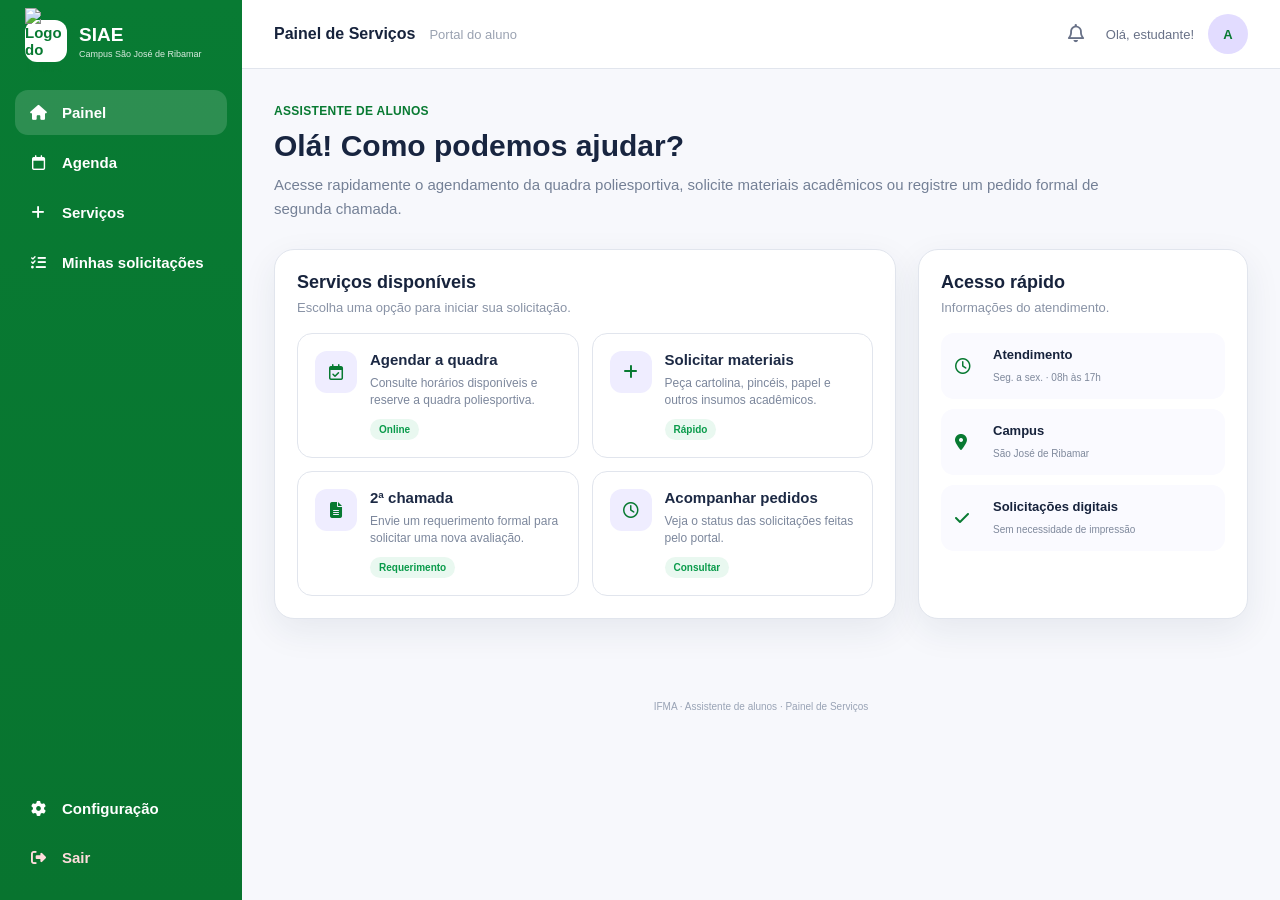
==== commit 44238949: "novapagina/ap.html" ====
--- a/index.html
+++ b/index.html
@@ -16,17 +16,15 @@
 
 <body>
 
-<div class="app">
-
-   
+<div class="app"> 
 
     <aside class="sidebar">
 
-        <div class="logo-area">
-
-            <div class="logo-box">
-                IF
-            </div>
+        <div class="logo-area"> 
+
+            <div class="logo-box"> 
+                <img src="/Dowloads/logo.png" alt="Logo do IFMA">
+                    </div>
 
             <div>
                 <strong>SIAE</strong>
